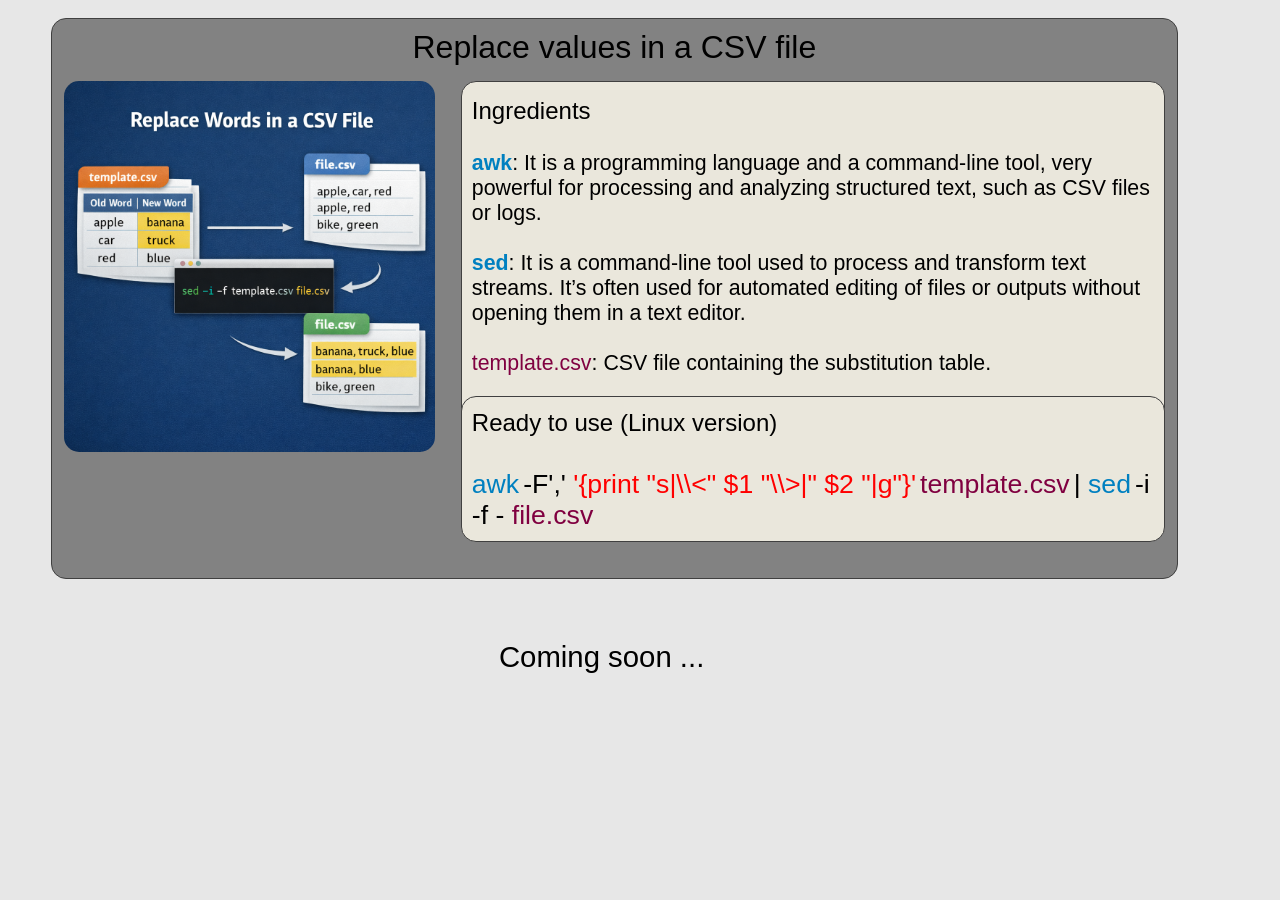
==== external_pages/recipes/recipe_CSV_01/index.html @ e1d103ba "Publish external recipe_csv_01 page" ====
<!DOCTYPE html>
<html> 
<head>
	<meta charset="utf-8">
	<meta name="viewport" content="width=device-width, initial-scale=1">
	<meta name="generator" content="RocketCake">
	<title></title>
	<link rel="stylesheet" type="text/css" href="index_html.css?h=5868224b">
</head>
<body>
<div class="textstyle1">
  <div id="container_7d1752af">
    <div id="container_7d1752af_padding" >
      <div class="textstyle2">
        <span class="textstyle3">Replace values in a CSV file</span>
        </div>
      </div>
    </div>
  <img src="rc_images/recipe_01.png" width="1024" height="1024" id="img_e4bf9ac" alt="" title="" />
  <div id="container_49364a9">
    <div id="container_49364a9_padding" >
      <div class="textstyle1">
<span class="textstyle4">Ingredients</span><span class="textstyle5"><br/></span><span class="textstyle6"><br/></span><span class="textstyle7">awk</span><span class="textstyle6">: It is a programming language and a command-line tool, very powerful for processing and analyzing structured text, such as CSV files or logs.<br/><br/></span><span class="textstyle7">sed</span><span class="textstyle6">: It is a command-line tool used to process and transform text streams. It&#8217;s often used for automated editing of files or outputs without opening them in a text editor.<br/><br/></span><span class="textstyle8">template.csv</span><span class="textstyle6">: CSV file containing the substitution table.<br/><br/></span><span class="textstyle8">file.csv</span><span class="textstyle6">: CSV file to be modified.</span>        </div>
      </div>
    </div>
  <div id="container_594a0821">
    <div id="container_594a0821_padding" >
      <div class="textstyle1">
<span class="textstyle4">Ready to use (Linux version)</span><span class="textstyle9"><br/><br/></span><span class="textstyle10">awk</span>        <span class="textstyle9"> -F',' </span>
        <span class="textstyle11">'{print &quot;s|\\&lt;&quot; $1 &quot;\\&gt;|&quot; $2 &quot;|g&quot;}'</span>
        <span class="textstyle9"> </span>
        <span class="textstyle12">template.csv</span>
        <span class="textstyle9"> | </span>
        <span class="textstyle10">sed</span>
        <span class="textstyle9"> -i -f - </span>
        <span class="textstyle12">file.csv</span>
        </div>
      </div>
    </div>
  <div id="container_3af796a8">
    <div id="container_3af796a8_padding" >
      <div class="textstyle2">
        <span class="textstyle5">Coming soon ...</span>
        </div>
      </div>
    </div>
  </div>
</body>
</html>
---- external_pages/recipes/recipe_CSV_01/index_html.css ----
a { color:#5D5D9E; } 
a:visited { color:#5D5D9E; } 
a:active { color:#5C615E; } 
a:hover { color:#B2B3B4; } 
body { background-color:#E7E7E7; padding:0;  margin: 0; }
.textstyle1 { text-align:left; }
#container_7d1752af { box-sizing: border-box; border-radius: 15px; position:absolute; left:4%; top:2%; width:88%; min-height:561px; background-color:#828282; border: 1px solid #404040;  }
#container_7d1752af_padding { margin: 10px; display: block;  }
.textstyle2 { text-align:center; }
.textstyle3 { font-size:24pt; font-family:Arial, Helvetica, sans-serif; color:#000000;  }
#img_e4bf9ac { border-radius: 15px; position:absolute; left:5%; top:9%; width:29%; background:none; height:auto;  }
#container_49364a9 { box-sizing: border-box; border-radius: 15px; position:absolute; left:36%; top:9%; width:55%; min-height:301px; background-color:#EAE7DC; border: 1px solid #404040;  }
#container_49364a9_padding { margin: 10px; display: block;  }
.textstyle4 { font-size:18pt; font-family:Arial, Helvetica, sans-serif; color:#000000;  }
.textstyle5 { font-size:22pt; font-family:Arial, Helvetica, sans-serif; color:#000000;  }
.textstyle6 { font-size:16pt; font-family:Arial, Helvetica, sans-serif; color:#000000;  }
.textstyle7 { font-size:16pt; font-family:Arial, Helvetica, sans-serif; color:#0080C0; font-weight:bold;  }
.textstyle8 { font-size:16pt; font-family:Arial, Helvetica, sans-serif; color:#800040;  }
#container_594a0821 { box-sizing: border-box; border-radius: 15px; position:absolute; left:36%; top:44%; width:55%; min-height:112px; background-color:#EAE7DC; border: 1px solid #404040;  }
#container_594a0821_padding { margin: 10px; display: block;  }
.textstyle9 { font-size:20pt; font-family:Arial, Helvetica, sans-serif; color:#000000;  }
.textstyle10 { font-size:20pt; font-family:Arial, Helvetica, sans-serif; color:#0080C0;  }
.textstyle11 { font-size:20pt; font-family:Arial, Helvetica, sans-serif; color:#FF0000;  }
.textstyle12 { font-size:20pt; font-family:Arial, Helvetica, sans-serif; color:#800040;  }
#container_3af796a8 { position:absolute; left:25%; top:70%; width:44%; min-height:56px; background:none;  }
#container_3af796a8_padding { margin: 10px; display: block;  }
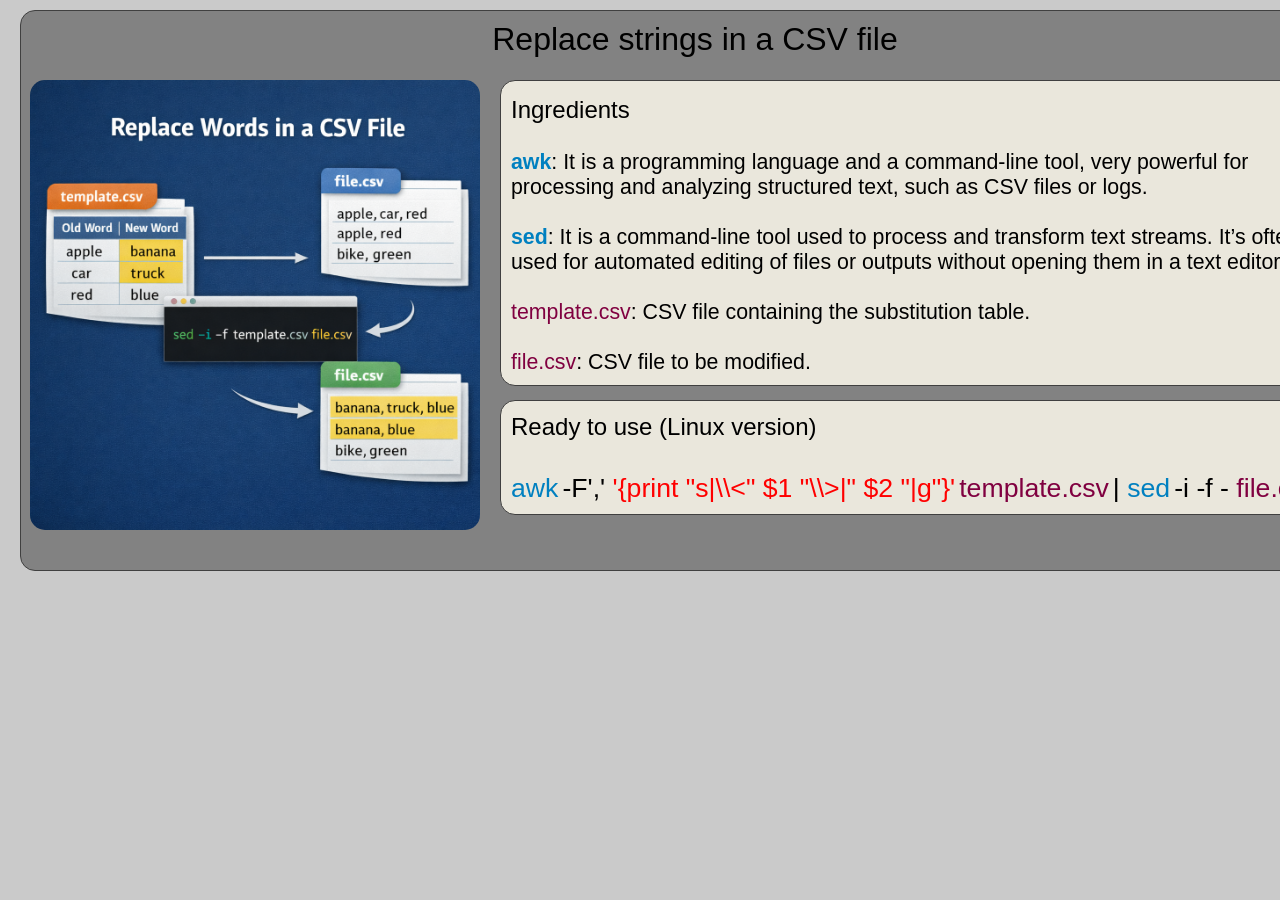
==== commit 19e0fcd6: "Align replace_CSV_01_page" ====
--- a/external_pages/recipes/recipe_CSV_01/index.html
+++ b/external_pages/recipes/recipe_CSV_01/index.html
@@ -1,49 +1,55 @@
 <!DOCTYPE html>
-<html> 
+<html>
+
 <head>
-	<meta charset="utf-8">
-	<meta name="viewport" content="width=device-width, initial-scale=1">
-	<meta name="generator" content="RocketCake">
-	<title></title>
-	<link rel="stylesheet" type="text/css" href="index_html.css?h=5868224b">
+  <meta charset="utf-8">
+  <meta name="viewport" content="width=device-width, initial-scale=1">
+  <meta name="generator" content="RocketCake">
+  <title></title>
+  <link rel="stylesheet" type="text/css" href="index_html.css?h=df988f49">
 </head>
+
 <body>
-<div class="textstyle1">
-  <div id="container_7d1752af">
-    <div id="container_7d1752af_padding" >
-      <div class="textstyle2">
-        <span class="textstyle3">Replace values in a CSV file</span>
+  <div class="textstyle1">
+    <div id="container_7d1752af">
+      <div id="container_7d1752af_padding">
+        <div class="textstyle2">
+          <span class="textstyle3">Replace strings in a CSV file</span>
         </div>
       </div>
     </div>
-  <img src="rc_images/recipe_01.png" width="1024" height="1024" id="img_e4bf9ac" alt="" title="" />
-  <div id="container_49364a9">
-    <div id="container_49364a9_padding" >
-      <div class="textstyle1">
-<span class="textstyle4">Ingredients</span><span class="textstyle5"><br/></span><span class="textstyle6"><br/></span><span class="textstyle7">awk</span><span class="textstyle6">: It is a programming language and a command-line tool, very powerful for processing and analyzing structured text, such as CSV files or logs.<br/><br/></span><span class="textstyle7">sed</span><span class="textstyle6">: It is a command-line tool used to process and transform text streams. It&#8217;s often used for automated editing of files or outputs without opening them in a text editor.<br/><br/></span><span class="textstyle8">template.csv</span><span class="textstyle6">: CSV file containing the substitution table.<br/><br/></span><span class="textstyle8">file.csv</span><span class="textstyle6">: CSV file to be modified.</span>        </div>
-      </div>
-    </div>
-  <div id="container_594a0821">
-    <div id="container_594a0821_padding" >
-      <div class="textstyle1">
-<span class="textstyle4">Ready to use (Linux version)</span><span class="textstyle9"><br/><br/></span><span class="textstyle10">awk</span>        <span class="textstyle9"> -F',' </span>
-        <span class="textstyle11">'{print &quot;s|\\&lt;&quot; $1 &quot;\\&gt;|&quot; $2 &quot;|g&quot;}'</span>
-        <span class="textstyle9"> </span>
-        <span class="textstyle12">template.csv</span>
-        <span class="textstyle9"> | </span>
-        <span class="textstyle10">sed</span>
-        <span class="textstyle9"> -i -f - </span>
-        <span class="textstyle12">file.csv</span>
+    <img src="rc_images/recipe_01.png" width="1024" height="1024" id="img_e4bf9ac" alt="" title="" />
+    <div id="container_49364a9">
+      <div id="container_49364a9_padding">
+        <div class="textstyle1">
+          <span class="textstyle4">Ingredients</span><span class="textstyle5"><br /></span><span
+            class="textstyle6"><br /></span><span class="textstyle7">awk</span><span class="textstyle6">: It is a
+            programming language and a command-line tool, very powerful for processing and analyzing structured text,
+            such as CSV files or logs.<br /><br /></span><span class="textstyle7">sed</span><span class="textstyle6">:
+            It is a command-line tool used to process and transform text streams. It&#8217;s often used for automated
+            editing of files or outputs without opening them in a text editor.<br /><br /></span><span
+            class="textstyle8">template.csv</span><span class="textstyle6">: CSV file containing the substitution
+            table.<br /><br /></span><span class="textstyle8">file.csv</span><span class="textstyle6">: CSV file to be
+            modified.</span>
         </div>
       </div>
     </div>
-  <div id="container_3af796a8">
-    <div id="container_3af796a8_padding" >
-      <div class="textstyle2">
-        <span class="textstyle5">Coming soon ...</span>
+    <div id="container_594a0821">
+      <div id="container_594a0821_padding">
+        <div class="textstyle1">
+          <span class="textstyle4">Ready to use (Linux version)</span><span class="textstyle9"><br /><br /></span><span
+            class="textstyle10">awk</span> <span class="textstyle9"> -F',' </span>
+          <span class="textstyle11">'{print &quot;s|\\&lt;&quot; $1 &quot;\\&gt;|&quot; $2 &quot;|g&quot;}'</span>
+          <span class="textstyle9"> </span>
+          <span class="textstyle12">template.csv</span>
+          <span class="textstyle9"> | </span>
+          <span class="textstyle10">sed</span>
+          <span class="textstyle9"> -i -f - </span>
+          <span class="textstyle12">file.csv</span>
         </div>
       </div>
     </div>
   </div>
 </body>
+
 </html>
--- a/external_pages/recipes/recipe_CSV_01/index_html.css
+++ b/external_pages/recipes/recipe_CSV_01/index_html.css
@@ -1,26 +1,152 @@
-a { color:#5D5D9E; } 
-a:visited { color:#5D5D9E; } 
-a:active { color:#5C615E; } 
-a:hover { color:#B2B3B4; } 
-body { background-color:#E7E7E7; padding:0;  margin: 0; }
-.textstyle1 { text-align:left; }
-#container_7d1752af { box-sizing: border-box; border-radius: 15px; position:absolute; left:4%; top:2%; width:88%; min-height:561px; background-color:#828282; border: 1px solid #404040;  }
-#container_7d1752af_padding { margin: 10px; display: block;  }
-.textstyle2 { text-align:center; }
-.textstyle3 { font-size:24pt; font-family:Arial, Helvetica, sans-serif; color:#000000;  }
-#img_e4bf9ac { border-radius: 15px; position:absolute; left:5%; top:9%; width:29%; background:none; height:auto;  }
-#container_49364a9 { box-sizing: border-box; border-radius: 15px; position:absolute; left:36%; top:9%; width:55%; min-height:301px; background-color:#EAE7DC; border: 1px solid #404040;  }
-#container_49364a9_padding { margin: 10px; display: block;  }
-.textstyle4 { font-size:18pt; font-family:Arial, Helvetica, sans-serif; color:#000000;  }
-.textstyle5 { font-size:22pt; font-family:Arial, Helvetica, sans-serif; color:#000000;  }
-.textstyle6 { font-size:16pt; font-family:Arial, Helvetica, sans-serif; color:#000000;  }
-.textstyle7 { font-size:16pt; font-family:Arial, Helvetica, sans-serif; color:#0080C0; font-weight:bold;  }
-.textstyle8 { font-size:16pt; font-family:Arial, Helvetica, sans-serif; color:#800040;  }
-#container_594a0821 { box-sizing: border-box; border-radius: 15px; position:absolute; left:36%; top:44%; width:55%; min-height:112px; background-color:#EAE7DC; border: 1px solid #404040;  }
-#container_594a0821_padding { margin: 10px; display: block;  }
-.textstyle9 { font-size:20pt; font-family:Arial, Helvetica, sans-serif; color:#000000;  }
-.textstyle10 { font-size:20pt; font-family:Arial, Helvetica, sans-serif; color:#0080C0;  }
-.textstyle11 { font-size:20pt; font-family:Arial, Helvetica, sans-serif; color:#FF0000;  }
-.textstyle12 { font-size:20pt; font-family:Arial, Helvetica, sans-serif; color:#800040;  }
-#container_3af796a8 { position:absolute; left:25%; top:70%; width:44%; min-height:56px; background:none;  }
-#container_3af796a8_padding { margin: 10px; display: block;  }
+a {
+    color: #5D5D9E;
+}
+
+a:visited {
+    color: #5D5D9E;
+}
+
+a:active {
+    color: #5C615E;
+}
+
+a:hover {
+    color: #B2B3B4;
+}
+
+html, body {
+    background-color: #CACACA;
+    max-width: 1600px;
+    min-width: 1600px;
+    margin: 0 auto; /* centra la pagina */
+}
+
+.textstyle1 {
+    text-align: left;
+}
+
+#container_7d1752af {
+    box-sizing: border-box;
+    border-radius: 15px;
+    position: absolute;
+    left: 20px;
+    top: 10px;
+    width: 1350px;
+    min-height: 561px;
+    background-color: #828282;
+    border: 1px solid #404040;
+}
+
+#container_7d1752af_padding {
+    margin: 10px;
+    display: block;
+}
+
+.textstyle2 {
+    text-align: center;
+}
+
+.textstyle3 {
+    font-size: 24pt;
+    font-family: Arial, Helvetica, sans-serif;
+    color: #000000;
+}
+
+#img_e4bf9ac {
+    border-radius: 15px;
+    position: absolute;
+    left: 30px;
+    top: 80px;
+    width: 450px;
+    background: none;
+    height: auto;
+}
+
+#container_49364a9 {
+    box-sizing: border-box;
+    border-radius: 15px;
+    position: absolute;
+    left: 500px;
+    top: 80px;
+    width: 850px;
+    min-height: 301px;
+    background-color: #EAE7DC;
+    border: 1px solid #404040;
+}
+
+#container_49364a9_padding {
+    margin: 10px;
+    display: block;
+}
+
+.textstyle4 {
+    font-size: 18pt;
+    font-family: Arial, Helvetica, sans-serif;
+    color: #000000;
+}
+
+.textstyle5 {
+    font-size: 22pt;
+    font-family: Arial, Helvetica, sans-serif;
+    color: #000000;
+}
+
+.textstyle6 {
+    font-size: 16pt;
+    font-family: Arial, Helvetica, sans-serif;
+    color: #000000;
+}
+
+.textstyle7 {
+    font-size: 16pt;
+    font-family: Arial, Helvetica, sans-serif;
+    color: #0080C0;
+    font-weight: bold;
+}
+
+.textstyle8 {
+    font-size: 16pt;
+    font-family: Arial, Helvetica, sans-serif;
+    color: #800040;
+}
+
+#container_594a0821 {
+    box-sizing: border-box;
+    border-radius: 15px;
+    position: absolute;
+    left: 500px;
+    top: 400px;
+    width: 850px;
+    min-height: 112px;
+    background-color: #EAE7DC;
+    border: 1px solid #404040;
+}
+
+#container_594a0821_padding {
+    margin: 10px;
+    display: block;
+}
+
+.textstyle9 {
+    font-size: 20pt;
+    font-family: Arial, Helvetica, sans-serif;
+    color: #000000;
+}
+
+.textstyle10 {
+    font-size: 20pt;
+    font-family: Arial, Helvetica, sans-serif;
+    color: #0080C0;
+}
+
+.textstyle11 {
+    font-size: 20pt;
+    font-family: Arial, Helvetica, sans-serif;
+    color: #FF0000;
+}
+
+.textstyle12 {
+    font-size: 20pt;
+    font-family: Arial, Helvetica, sans-serif;
+    color: #800040;
+}
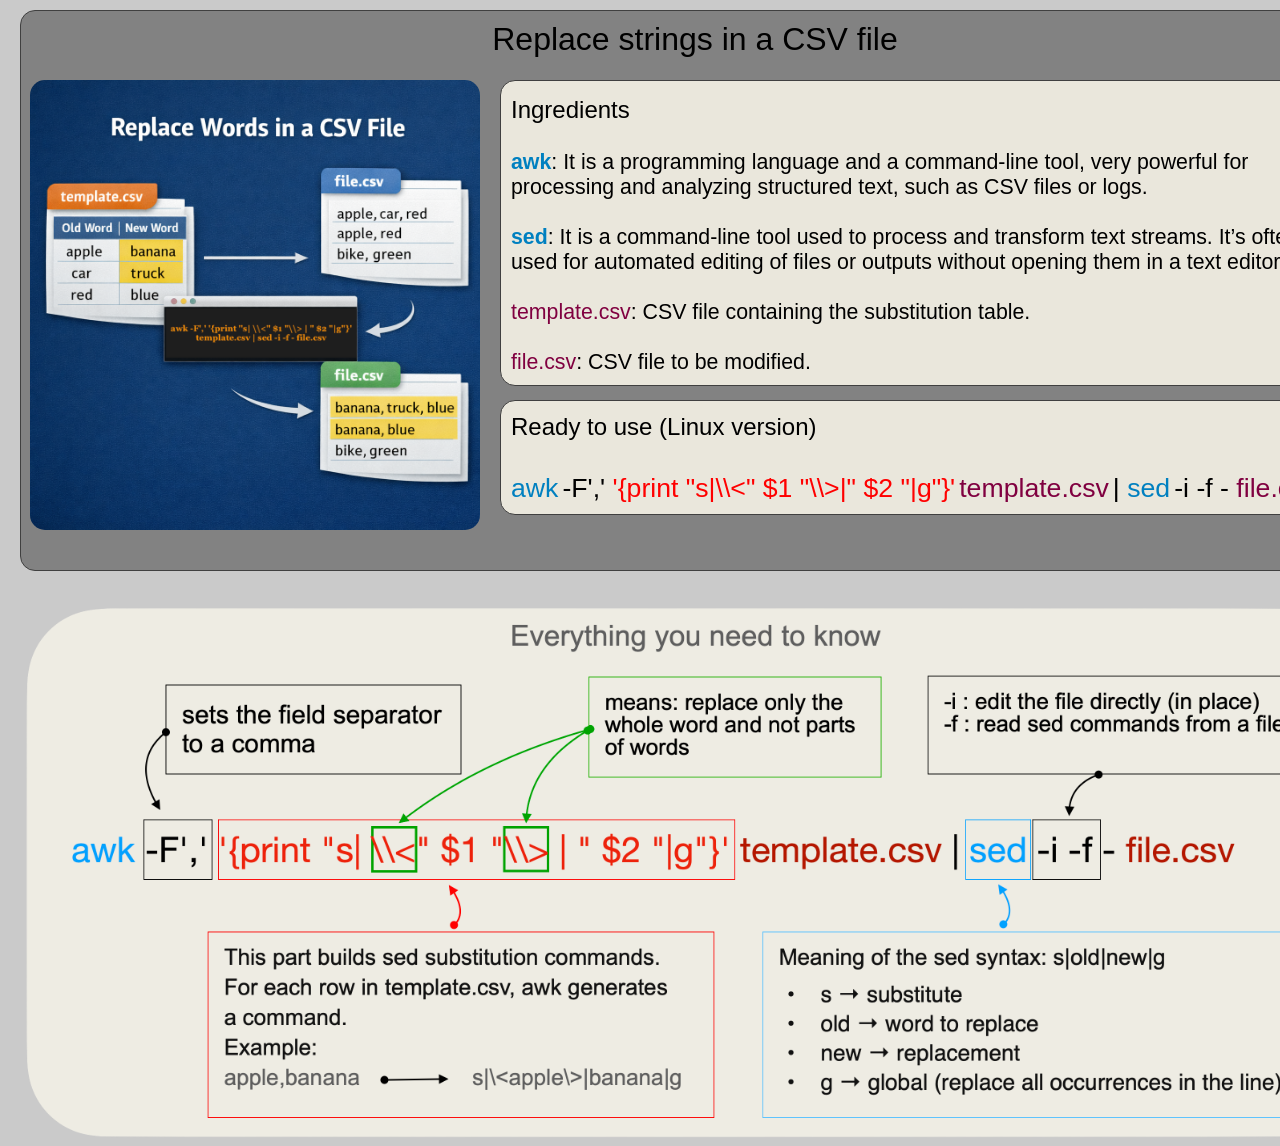
==== commit f9d67187: "Add schema in recipe_CSV_01 page" ====
--- a/external_pages/recipes/recipe_CSV_01/index.html
+++ b/external_pages/recipes/recipe_CSV_01/index.html
@@ -6,7 +6,7 @@
   <meta name="viewport" content="width=device-width, initial-scale=1">
   <meta name="generator" content="RocketCake">
   <title></title>
-  <link rel="stylesheet" type="text/css" href="index_html.css?h=df988f49">
+  <link rel="stylesheet" type="text/css" href="index_html.css?h=55fef2e9">
 </head>
 
 <body>
@@ -49,6 +49,7 @@
         </div>
       </div>
     </div>
+    <img src="rc_images/csv_short_2048x825.png" width="2048" height="825" id="img_64f37254" alt="" title="" />
   </div>
 </body>
 
--- a/external_pages/recipes/recipe_CSV_01/index_html.css
+++ b/external_pages/recipes/recipe_CSV_01/index_html.css
@@ -149,4 +149,13 @@
     font-size: 20pt;
     font-family: Arial, Helvetica, sans-serif;
     color: #800040;
+}
+
+#img_64f37254 {
+    position: absolute;
+    left: 20px;
+    top: 600px;
+    width: 1355px;
+    background: none;
+    height: auto;
 }
